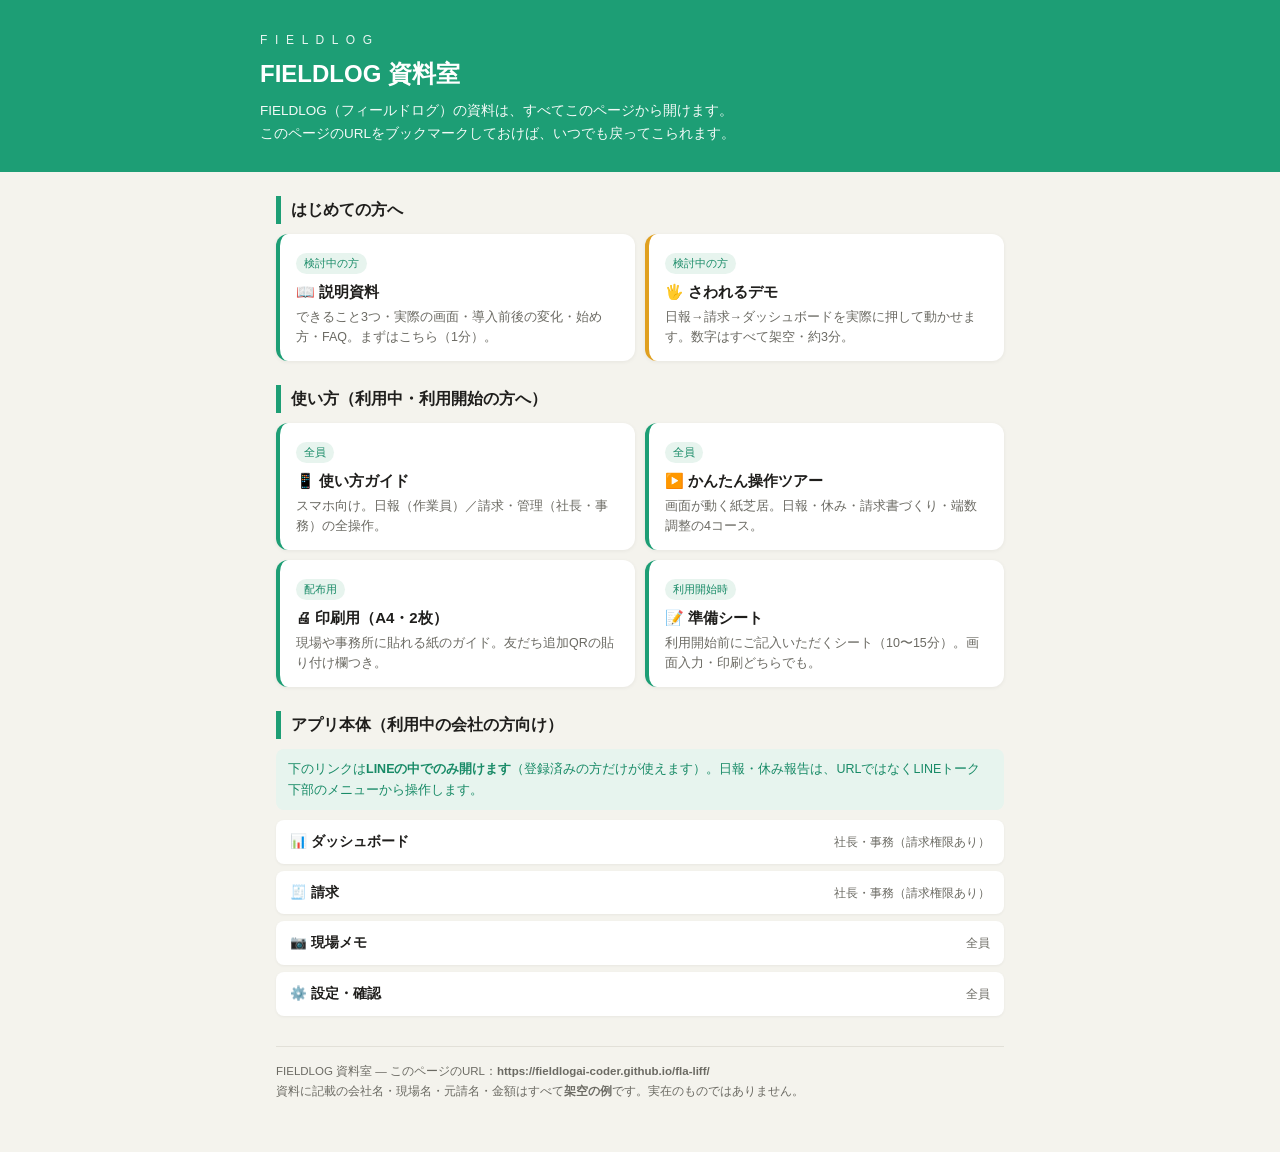
==== index.html @ a9bf0784 "feat(poc): 資料室 index.html を新設＋全資料ページに資料一覧への導線を追加" ====
<!DOCTYPE html>
<html lang="ja">
<head>
<meta charset="UTF-8" />
<meta name="viewport" content="width=device-width, initial-scale=1.0" />
<title>FIELDLOG 資料室</title>
<meta name="description" content="FIELDLOGの資料はすべてこのページから開けます。説明資料・さわれるデモ・使い方ガイド・操作ツアー・印刷用・準備シート。" />
<meta property="og:type" content="website" />
<meta property="og:site_name" content="FIELDLOG" />
<meta property="og:title" content="FIELDLOG 資料室" />
<meta property="og:description" content="FIELDLOGの資料はすべてこのページから開けます。説明資料・さわれるデモ・使い方ガイド・操作ツアー・印刷用・準備シート。" />
<meta property="og:url" content="https://fieldlogai-coder.github.io/fla-liff/" />
<meta name="twitter:card" content="summary" />
<link rel="stylesheet" href="./fla-tokens.css?v=2026-07-12" />
<style>
  *,*::before,*::after{box-sizing:border-box;margin:0;padding:0;}
  body{font-family:-apple-system,BlinkMacSystemFont,"Hiragino Sans","Noto Sans JP",sans-serif;
       background:var(--bg);color:var(--ink);line-height:1.75;-webkit-text-size-adjust:100%;}
  .hero{background:var(--acc);color:#fff;padding:30px 20px 26px;margin-bottom:20px;}
  .hero .inner{max-width:760px;margin:0 auto;}
  .hero .mark{font-size:12px;letter-spacing:.18em;opacity:.9;}
  .hero h1{font-size:24px;line-height:1.4;margin:6px 0 8px;}
  .hero p{font-size:13.5px;opacity:.95;}
  .wrap{max-width:760px;margin:0 auto;padding:0 16px 50px;}
  h2{font-size:16px;margin:24px 0 10px;padding-left:10px;border-left:5px solid var(--acc);}
  .lead{color:var(--sub);font-size:13px;margin-bottom:12px;}
  .links{display:grid;grid-template-columns:repeat(auto-fit,minmax(240px,1fr));gap:10px;}
  .link{display:block;background:#fff;border-radius:var(--r);padding:14px 16px;text-decoration:none;color:var(--ink);
        box-shadow:0 1px 4px rgba(0,0,0,.06);border-left:4px solid var(--acc);}
  .link .who{display:inline-block;font-size:10.5px;background:var(--info-bg);color:var(--info-ink);padding:2px 8px;border-radius:999px;margin-bottom:5px;}
  .link b{display:block;font-size:15px;margin-bottom:2px;}
  .link span{font-size:12.5px;color:var(--sub);line-height:1.6;display:block;}
  .link.hot{border-left-color:#e0a020;}
  .app{display:flex;align-items:center;gap:10px;background:#fff;border-radius:var(--r-sm);padding:10px 14px;margin-bottom:7px;
       text-decoration:none;color:var(--ink);box-shadow:0 1px 3px rgba(0,0,0,.05);font-size:13.5px;}
  .app b{flex:1;}
  .app span{font-size:11.5px;color:var(--sub);white-space:nowrap;}
  .note{background:var(--info-bg);color:var(--info-ink);border-radius:var(--r-sm);padding:10px 12px;font-size:12.5px;line-height:1.65;margin-bottom:10px;}
  footer{margin-top:30px;padding-top:14px;border-top:1px solid var(--line);font-size:11.5px;color:var(--sub);line-height:1.8;}
</style>
</head>
<body>

<div class="hero"><div class="inner">
  <div class="mark">F I E L D L O G</div>
  <h1>FIELDLOG 資料室</h1>
  <p>FIELDLOG（フィールドログ）の資料は、すべてこのページから開けます。<br>
     このページのURLをブックマークしておけば、いつでも戻ってこられます。</p>
</div></div>

<div class="wrap">

  <h2>はじめての方へ</h2>
  <div class="links">
    <a class="link" href="./intro.html"><span class="who">検討中の方</span><b>📖 説明資料</b>
      <span>できること3つ・実際の画面・導入前後の変化・始め方・FAQ。まずはこちら（1分）。</span></a>
    <a class="link hot" href="./demo.html"><span class="who">検討中の方</span><b>🖐 さわれるデモ</b>
      <span>日報→請求→ダッシュボードを実際に押して動かせます。数字はすべて架空・約3分。</span></a>
  </div>

  <h2>使い方（利用中・利用開始の方へ）</h2>
  <div class="links">
    <a class="link" href="./manual.html"><span class="who">全員</span><b>📱 使い方ガイド</b>
      <span>スマホ向け。日報（作業員）／請求・管理（社長・事務）の全操作。</span></a>
    <a class="link" href="./manual-walkthrough.html"><span class="who">全員</span><b>▶️ かんたん操作ツアー</b>
      <span>画面が動く紙芝居。日報・休み・請求書づくり・端数調整の4コース。</span></a>
    <a class="link" href="./manual-print.html"><span class="who">配布用</span><b>🖨 印刷用（A4・2枚）</b>
      <span>現場や事務所に貼れる紙のガイド。友だち追加QRの貼り付け欄つき。</span></a>
    <a class="link" href="./prep-sheet.html"><span class="who">利用開始時</span><b>📝 準備シート</b>
      <span>利用開始前にご記入いただくシート（10〜15分）。画面入力・印刷どちらでも。</span></a>
  </div>

  <h2>アプリ本体（利用中の会社の方向け）</h2>
  <div class="note">下のリンクは<b>LINEの中でのみ開けます</b>（登録済みの方だけが使えます）。日報・休み報告は、URLではなくLINEトーク下部のメニューから操作します。</div>
  <a class="app" href="https://liff.line.me/2009694631-JZQ5AgVq"><b>📊 ダッシュボード</b><span>社長・事務（請求権限あり）</span></a>
  <a class="app" href="https://liff.line.me/2009694631-7HvWrIGj"><b>🧾 請求</b><span>社長・事務（請求権限あり）</span></a>
  <a class="app" href="https://liff.line.me/2009694631-Q9UpokY1"><b>📷 現場メモ</b><span>全員</span></a>
  <a class="app" href="https://liff.line.me/2009694631-cnI1l3gj"><b>⚙️ 設定・確認</b><span>全員</span></a>

  <footer>
    FIELDLOG 資料室 — このページのURL：<b>https://fieldlogai-coder.github.io/fla-liff/</b><br>
    資料に記載の会社名・現場名・元請名・金額はすべて<b>架空の例</b>です。実在のものではありません。
  </footer>

</div>
</body>
</html>
---- fla-tokens.css ----
/* fla-tokens.css — FLA 共通デザイントークン（移行⑥・2026-07-12 制定）
   用語の正本: docs/UI_TERMINOLOGY.md ／ 見た目の正本: 本ファイル
   読み込み順: LIFF SDK → 本CSS → 各ページの<style>
   キャッシュ対策: <link rel="stylesheet" href="./fla-tokens.css?v=YYYYMMDD">

   面ごとのアクセント:
     請求面 = --acc-billing（深緑）／ 日報面 = --acc-daily（LINE緑）
   既定は請求面基準。日報面のページは自身の<style>で
     :root{ --acc:var(--acc-daily); --acc-dark:var(--acc-daily-dark); }
   と上書きして使う。日報3面（settings / site-memo / リッチメニュー）への適用は v2 で順次。
   2026-07-12 時点の使用ページ: billing.html のみ */
:root{
  /* 面アクセント */
  --acc-billing:#1d9e75; --acc-billing-dark:#178a66;
  --acc-daily:#00b900;   --acc-daily-dark:#009e00;
  /* 既定アクセント（請求面基準） */
  --acc:var(--acc-billing); --acc-dark:var(--acc-billing-dark);
  /* 地・カード・文字・罫線 */
  --bg:#f4f3ed; --card:#fff; --ink:#1f1e1c; --sub:#6b6a63; --line:#e2e0d8;
  /* 意味色（案内・警告・完了） */
  --info-bg:#e7f4ee; --info-ink:#178a66; --warn:#c0392b; --ok-bg:#e7f4ee; --ok-ink:#1f9a63;
  /* 角丸 */
  --r:12px; --r-sm:8px;
}
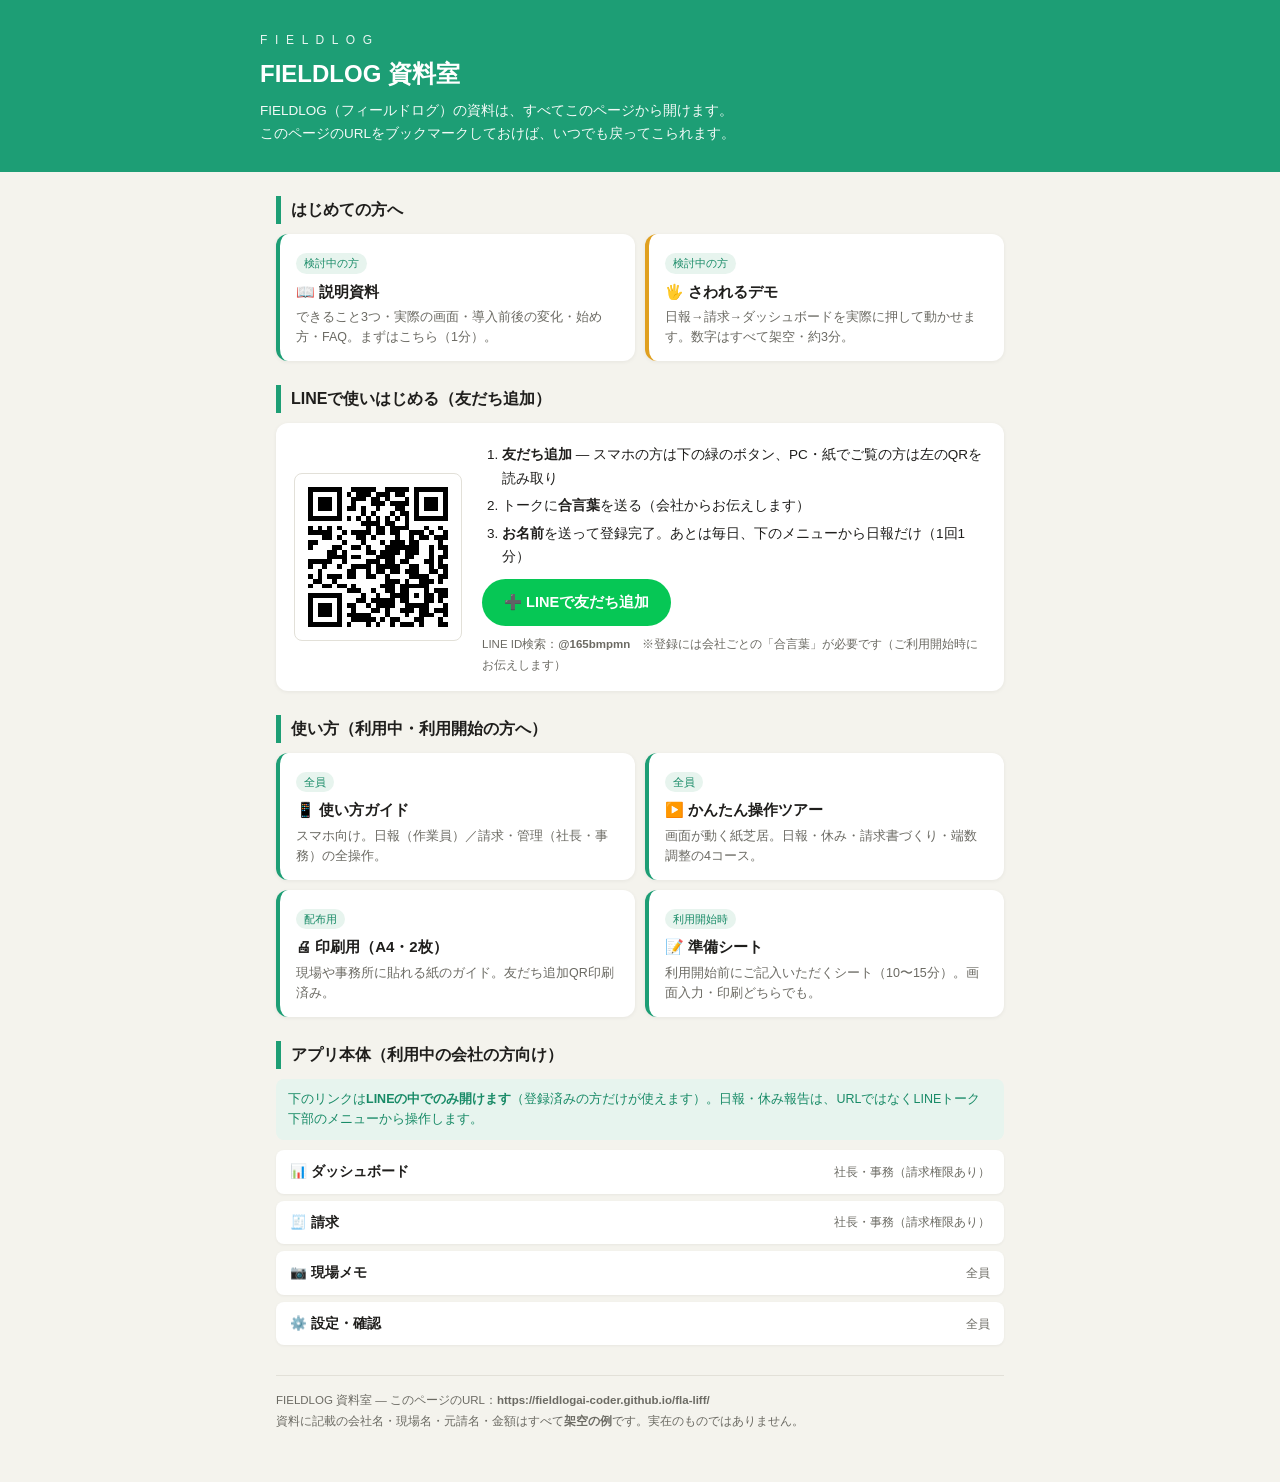
==== commit 765832e9: "feat(poc): 友だち追加QR＋ボタンを資料室・使い方ガイドに追加、印刷用A4はQR埋め込み済みに" ====
--- a/index.html
+++ b/index.html
@@ -36,6 +36,12 @@
   .app b{flex:1;}
   .app span{font-size:11.5px;color:var(--sub);white-space:nowrap;}
   .note{background:var(--info-bg);color:var(--info-ink);border-radius:var(--r-sm);padding:10px 12px;font-size:12.5px;line-height:1.65;margin-bottom:10px;}
+  .start{display:flex;gap:20px;flex-wrap:wrap;align-items:center;background:#fff;border-radius:var(--r);padding:16px 18px;box-shadow:0 1px 4px rgba(0,0,0,.06);}
+  .start .qr{width:168px;height:168px;flex-shrink:0;border:1px solid var(--line);border-radius:8px;padding:8px;background:#fff;margin:0 auto;}
+  .start .st{flex:1 1 240px;min-width:240px;}
+  .start ol{padding-left:20px;font-size:13.5px;margin:4px 0 10px;}
+  .start li{margin-bottom:4px;}
+  .addbtn{display:inline-block;background:#06c755;color:#fff;font-weight:bold;font-size:14.5px;padding:11px 22px;border-radius:999px;text-decoration:none;}
   footer{margin-top:30px;padding-top:14px;border-top:1px solid var(--line);font-size:11.5px;color:var(--sub);line-height:1.8;}
 </style>
 </head>
@@ -58,6 +64,20 @@
       <span>日報→請求→ダッシュボードを実際に押して動かせます。数字はすべて架空・約3分。</span></a>
   </div>
 
+  <h2>LINEで使いはじめる（友だち追加）</h2>
+  <div class="start">
+    <div class="qr"><svg xmlns="http://www.w3.org/2000/svg" style="display:block;width:100%;height:100%" viewBox="0 0 31 31" shape-rendering="crispEdges"><path fill="#ffffff" d="M0 0h31v31H0z"/><path stroke="#000000" d="M1 1.5h7m2 0h5m2 0h5m1 0h7M1 2.5h1m5 0h1m1 0h1m1 0h3m1 0h3m1 0h2m2 0h1m5 0h1M1 3.5h1m1 0h3m1 0h1m2 0h3m1 0h2m1 0h1m3 0h1m1 0h1m1 0h3m1 0h1M1 4.5h1m1 0h3m1 0h1m2 0h1m3 0h3m1 0h4m1 0h1m1 0h3m1 0h1M1 5.5h1m1 0h3m1 0h1m1 0h2m1 0h1m2 0h1m3 0h2m2 0h1m1 0h3m1 0h1M1 6.5h1m5 0h1m4 0h1m1 0h1m3 0h1m1 0h2m1 0h1m5 0h1M1 7.5h7m1 0h1m1 0h1m1 0h1m1 0h1m1 0h1m1 0h1m1 0h1m1 0h7M12 8.5h4m1 0h2m2 0h1M1 9.5h1m1 0h1m1 0h1m1 0h1m5 0h1m1 0h2m1 0h4m3 0h1m2 0h1M1 10.5h5m2 0h1m1 0h4m1 0h2m1 0h2m2 0h3m1 0h1m2 0h1M4 11.5h2m1 0h1m3 0h2m1 0h1m4 0h1m2 0h1m1 0h2m1 0h3M1 12.5h2m5 0h1m3 0h1m3 0h1m1 0h3m1 0h2m4 0h1M1 13.5h1m4 0h2m2 0h2m1 0h1m3 0h7m2 0h1m1 0h2M5 14.5h2m1 0h1m4 0h2m1 0h4m1 0h3m2 0h1m2 0h1M5 15.5h4m1 0h2m3 0h4m2 0h2m3 0h1m1 0h2M1 16.5h5m2 0h1m4 0h3m1 0h2m1 0h2m3 0h2m1 0h1M1 17.5h1m2 0h1m2 0h1m2 0h4m1 0h5m2 0h2m2 0h1m1 0h2M3 18.5h1m5 0h2m2 0h1m1 0h2m1 0h2m1 0h3m2 0h2m1 0h1M1 19.5h1m1 0h1m1 0h3m1 0h2m2 0h2m2 0h1m4 0h4m2 0h2M2 20.5h2m2 0h1m10 0h3m1 0h1m2 0h3m1 0h1M1 21.5h1m2 0h2m1 0h2m1 0h1m5 0h3m1 0h6M9 22.5h3m2 0h1m2 0h2m1 0h2m3 0h1m1 0h3M1 23.5h7m4 0h1m2 0h1m2 0h4m1 0h1m1 0h2m1 0h2M1 24.5h1m5 0h1m3 0h2m1 0h5m1 0h2m3 0h2m1 0h1M1 25.5h1m1 0h3m1 0h1m1 0h2m2 0h1m1 0h4m2 0h5m3 0h1M1 26.5h1m1 0h3m1 0h1m2 0h1m3 0h2m1 0h1m2 0h3m1 0h2m1 0h3M1 27.5h1m1 0h3m1 0h1m1 0h5m3 0h1m3 0h1m2 0h3m2 0h1M1 28.5h1m5 0h1m2 0h5m1 0h1m1 0h2m3 0h2m3 0h1M1 29.5h7m1 0h1m3 0h1m1 0h1m2 0h1m1 0h3m1 0h1m3 0h2"/></svg></div>
+    <div class="st">
+      <ol>
+        <li><b>友だち追加</b> — スマホの方は下の緑のボタン、PC・紙でご覧の方は左のQRを読み取り</li>
+        <li>トークに<b>合言葉</b>を送る（会社からお伝えします）</li>
+        <li><b>お名前</b>を送って登録完了。あとは毎日、下のメニューから日報だけ（1回1分）</li>
+      </ol>
+      <a class="addbtn" href="https://line.me/R/ti/p/@165bmpmn">➕ LINEで友だち追加</a>
+      <p style="font-size:11.5px;color:var(--sub);margin-top:8px">LINE ID検索：<b>@165bmpmn</b>　※登録には会社ごとの「合言葉」が必要です（ご利用開始時にお伝えします）</p>
+    </div>
+  </div>
+
   <h2>使い方（利用中・利用開始の方へ）</h2>
   <div class="links">
     <a class="link" href="./manual.html"><span class="who">全員</span><b>📱 使い方ガイド</b>
@@ -65,7 +85,7 @@
     <a class="link" href="./manual-walkthrough.html"><span class="who">全員</span><b>▶️ かんたん操作ツアー</b>
       <span>画面が動く紙芝居。日報・休み・請求書づくり・端数調整の4コース。</span></a>
     <a class="link" href="./manual-print.html"><span class="who">配布用</span><b>🖨 印刷用（A4・2枚）</b>
-      <span>現場や事務所に貼れる紙のガイド。友だち追加QRの貼り付け欄つき。</span></a>
+      <span>現場や事務所に貼れる紙のガイド。友だち追加QR印刷済み。</span></a>
     <a class="link" href="./prep-sheet.html"><span class="who">利用開始時</span><b>📝 準備シート</b>
       <span>利用開始前にご記入いただくシート（10〜15分）。画面入力・印刷どちらでも。</span></a>
   </div>
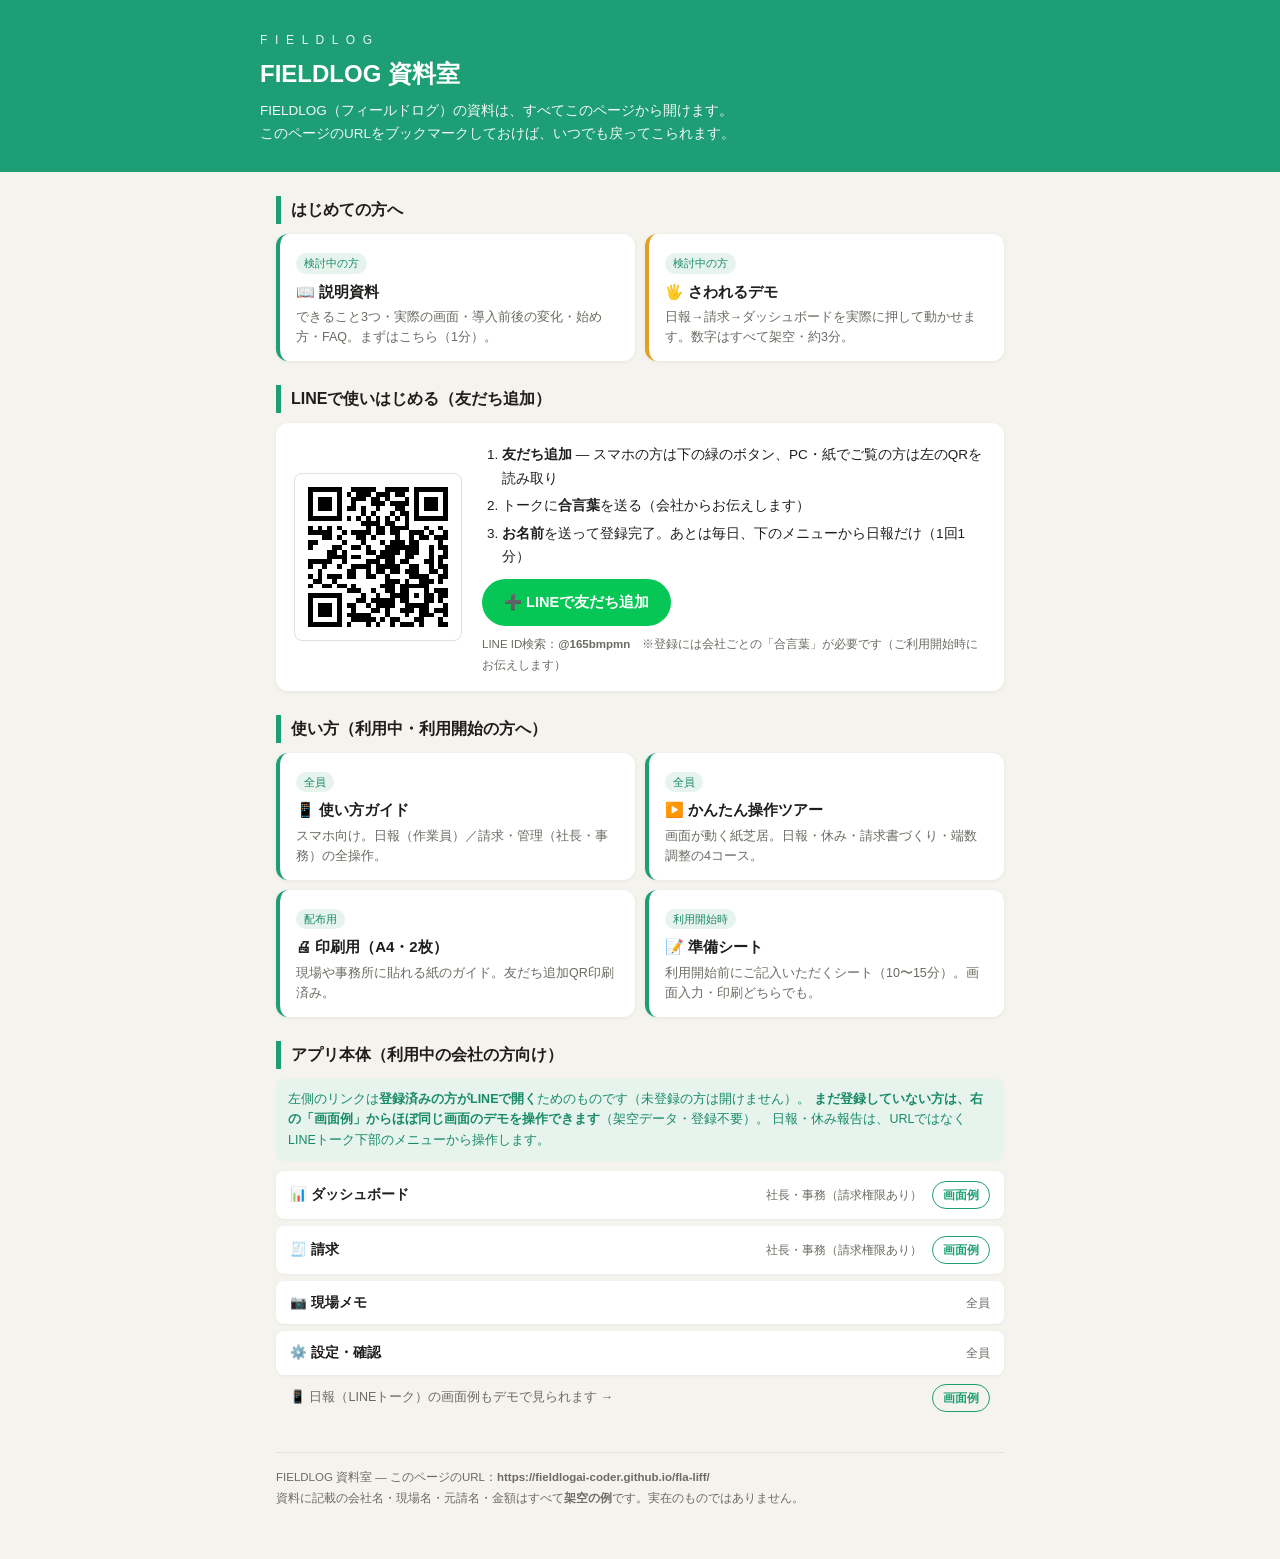
==== commit eba5747d: "feat(poc): アプリ本体の各行に「画面例」導線（demo.htmlのハッシュ直行）を追加・未登録者向け注記" ====
--- a/index.html
+++ b/index.html
@@ -32,9 +32,11 @@
   .link span{font-size:12.5px;color:var(--sub);line-height:1.6;display:block;}
   .link.hot{border-left-color:#e0a020;}
   .app{display:flex;align-items:center;gap:10px;background:#fff;border-radius:var(--r-sm);padding:10px 14px;margin-bottom:7px;
-       text-decoration:none;color:var(--ink);box-shadow:0 1px 3px rgba(0,0,0,.05);font-size:13.5px;}
-  .app b{flex:1;}
-  .app span{font-size:11.5px;color:var(--sub);white-space:nowrap;}
+       color:var(--ink);box-shadow:0 1px 3px rgba(0,0,0,.05);font-size:13.5px;}
+  .app .am{flex:1;display:flex;align-items:center;gap:10px;text-decoration:none;color:var(--ink);min-width:0;}
+  .app .am b{flex:1;}
+  .app .am span{font-size:11.5px;color:var(--sub);white-space:nowrap;}
+  .app .ad{flex-shrink:0;font-size:11.5px;color:var(--acc);font-weight:700;text-decoration:none;border:1px solid var(--acc);border-radius:999px;padding:3px 10px;white-space:nowrap;}
   .note{background:var(--info-bg);color:var(--info-ink);border-radius:var(--r-sm);padding:10px 12px;font-size:12.5px;line-height:1.65;margin-bottom:10px;}
   .start{display:flex;gap:20px;flex-wrap:wrap;align-items:center;background:#fff;border-radius:var(--r);padding:16px 18px;box-shadow:0 1px 4px rgba(0,0,0,.06);}
   .start .qr{width:168px;height:168px;flex-shrink:0;border:1px solid var(--line);border-radius:8px;padding:8px;background:#fff;margin:0 auto;}
@@ -91,11 +93,14 @@
   </div>
 
   <h2>アプリ本体（利用中の会社の方向け）</h2>
-  <div class="note">下のリンクは<b>LINEの中でのみ開けます</b>（登録済みの方だけが使えます）。日報・休み報告は、URLではなくLINEトーク下部のメニューから操作します。</div>
-  <a class="app" href="https://liff.line.me/2009694631-JZQ5AgVq"><b>📊 ダッシュボード</b><span>社長・事務（請求権限あり）</span></a>
-  <a class="app" href="https://liff.line.me/2009694631-7HvWrIGj"><b>🧾 請求</b><span>社長・事務（請求権限あり）</span></a>
-  <a class="app" href="https://liff.line.me/2009694631-Q9UpokY1"><b>📷 現場メモ</b><span>全員</span></a>
-  <a class="app" href="https://liff.line.me/2009694631-cnI1l3gj"><b>⚙️ 設定・確認</b><span>全員</span></a>
+  <div class="note">左側のリンクは<b>登録済みの方がLINEで開く</b>ためのものです（未登録の方は開けません）。
+    <b>まだ登録していない方は、右の「画面例」からほぼ同じ画面のデモを操作できます</b>（架空データ・登録不要）。
+    日報・休み報告は、URLではなくLINEトーク下部のメニューから操作します。</div>
+  <div class="app"><a class="am" href="https://liff.line.me/2009694631-JZQ5AgVq"><b>📊 ダッシュボード</b><span>社長・事務（請求権限あり）</span></a><a class="ad" href="./demo.html#dash">画面例</a></div>
+  <div class="app"><a class="am" href="https://liff.line.me/2009694631-7HvWrIGj"><b>🧾 請求</b><span>社長・事務（請求権限あり）</span></a><a class="ad" href="./demo.html#bill">画面例</a></div>
+  <div class="app"><a class="am" href="https://liff.line.me/2009694631-Q9UpokY1"><b>📷 現場メモ</b><span>全員</span></a></div>
+  <div class="app"><a class="am" href="https://liff.line.me/2009694631-cnI1l3gj"><b>⚙️ 設定・確認</b><span>全員</span></a></div>
+  <div class="app" style="box-shadow:none;background:transparent;padding-top:2px"><a class="am" href="./demo.html#line" style="color:var(--sub);font-size:12.5px">📱 日報（LINEトーク）の画面例もデモで見られます →</a><a class="ad" href="./demo.html#line">画面例</a></div>
 
   <footer>
     FIELDLOG 資料室 — このページのURL：<b>https://fieldlogai-coder.github.io/fla-liff/</b><br>
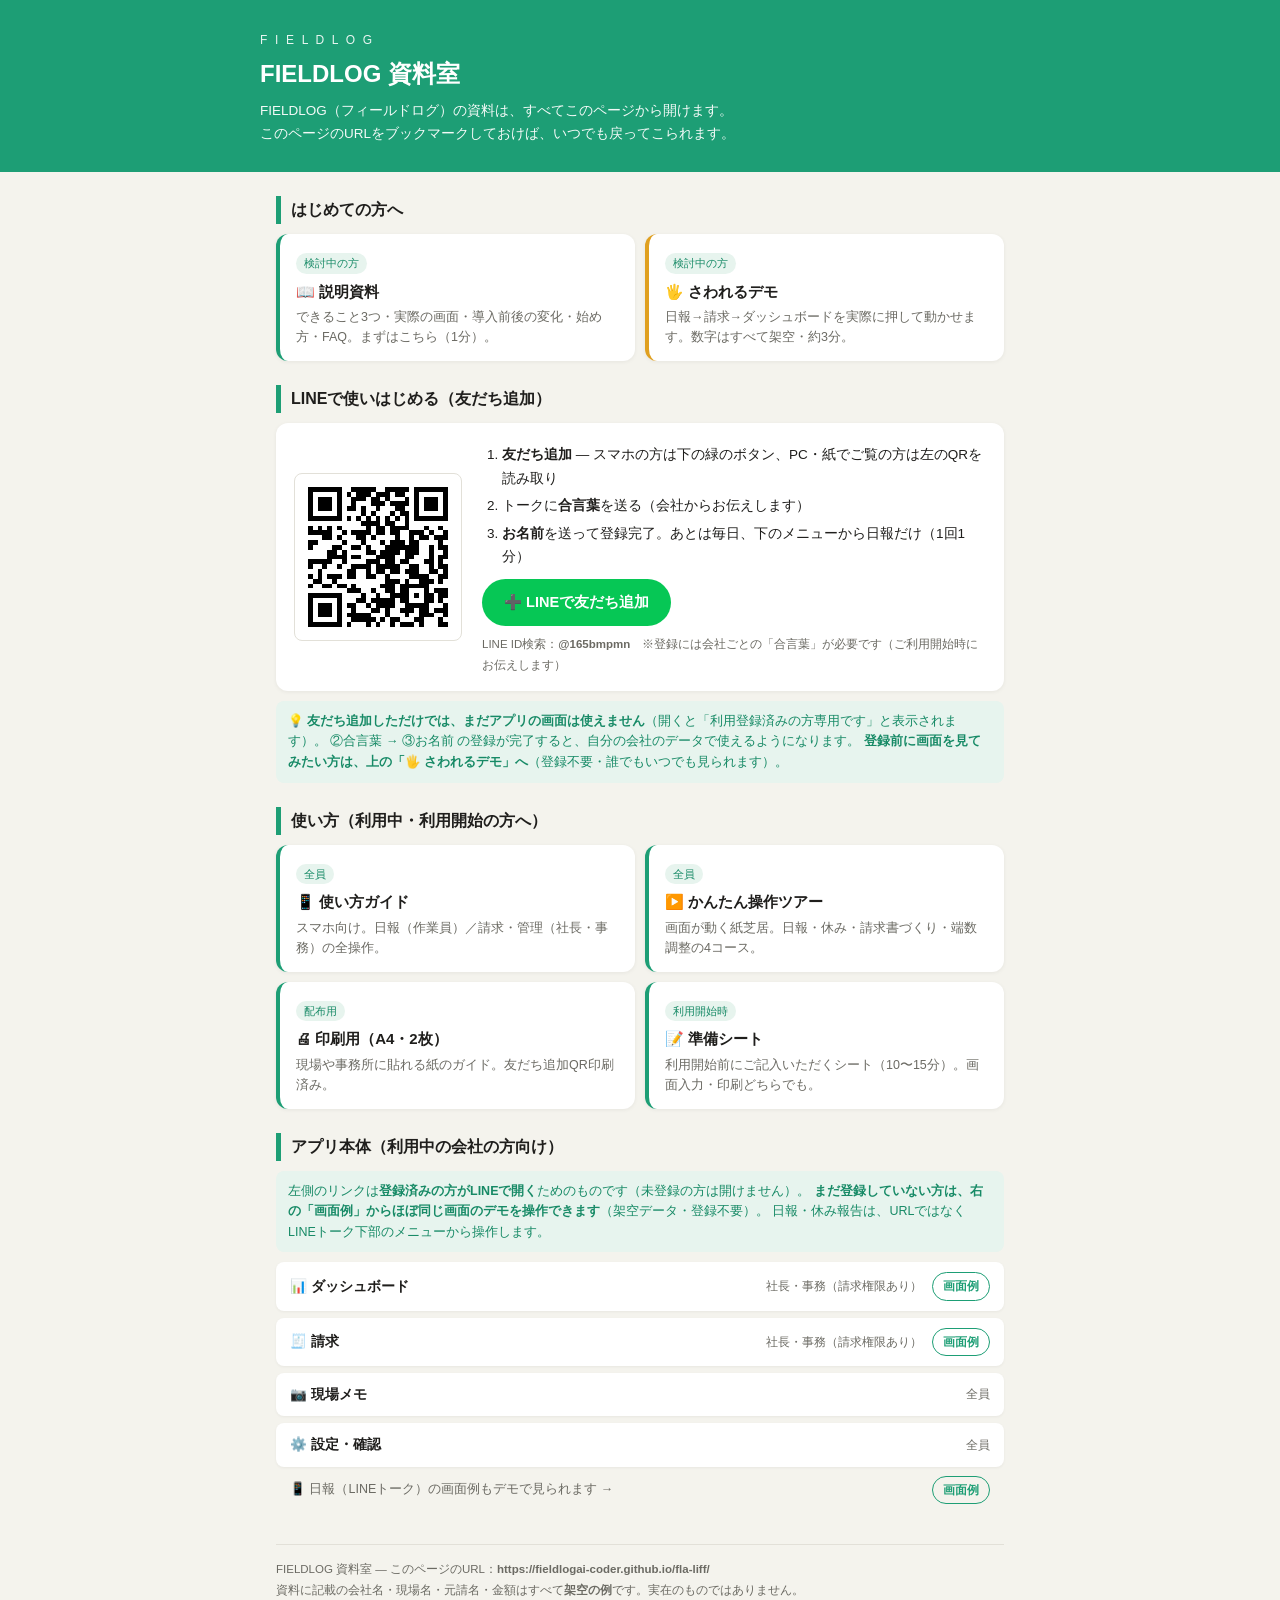
==== commit 5bcfa74e: "docs(poc): 友だち追加だけでは使えない旨と登録完了までの流れ・デモは登録不要の説明を追記" ====
--- a/index.html
+++ b/index.html
@@ -79,6 +79,9 @@
       <p style="font-size:11.5px;color:var(--sub);margin-top:8px">LINE ID検索：<b>@165bmpmn</b>　※登録には会社ごとの「合言葉」が必要です（ご利用開始時にお伝えします）</p>
     </div>
   </div>
+  <div class="note" style="margin-top:10px"><b>💡 友だち追加しただけでは、まだアプリの画面は使えません</b>（開くと「利用登録済みの方専用です」と表示されます）。
+    ②合言葉 → ③お名前 の登録が完了すると、自分の会社のデータで使えるようになります。
+    <b>登録前に画面を見てみたい方は、上の「🖐 さわれるデモ」へ</b>（登録不要・誰でもいつでも見られます）。</div>
 
   <h2>使い方（利用中・利用開始の方へ）</h2>
   <div class="links">
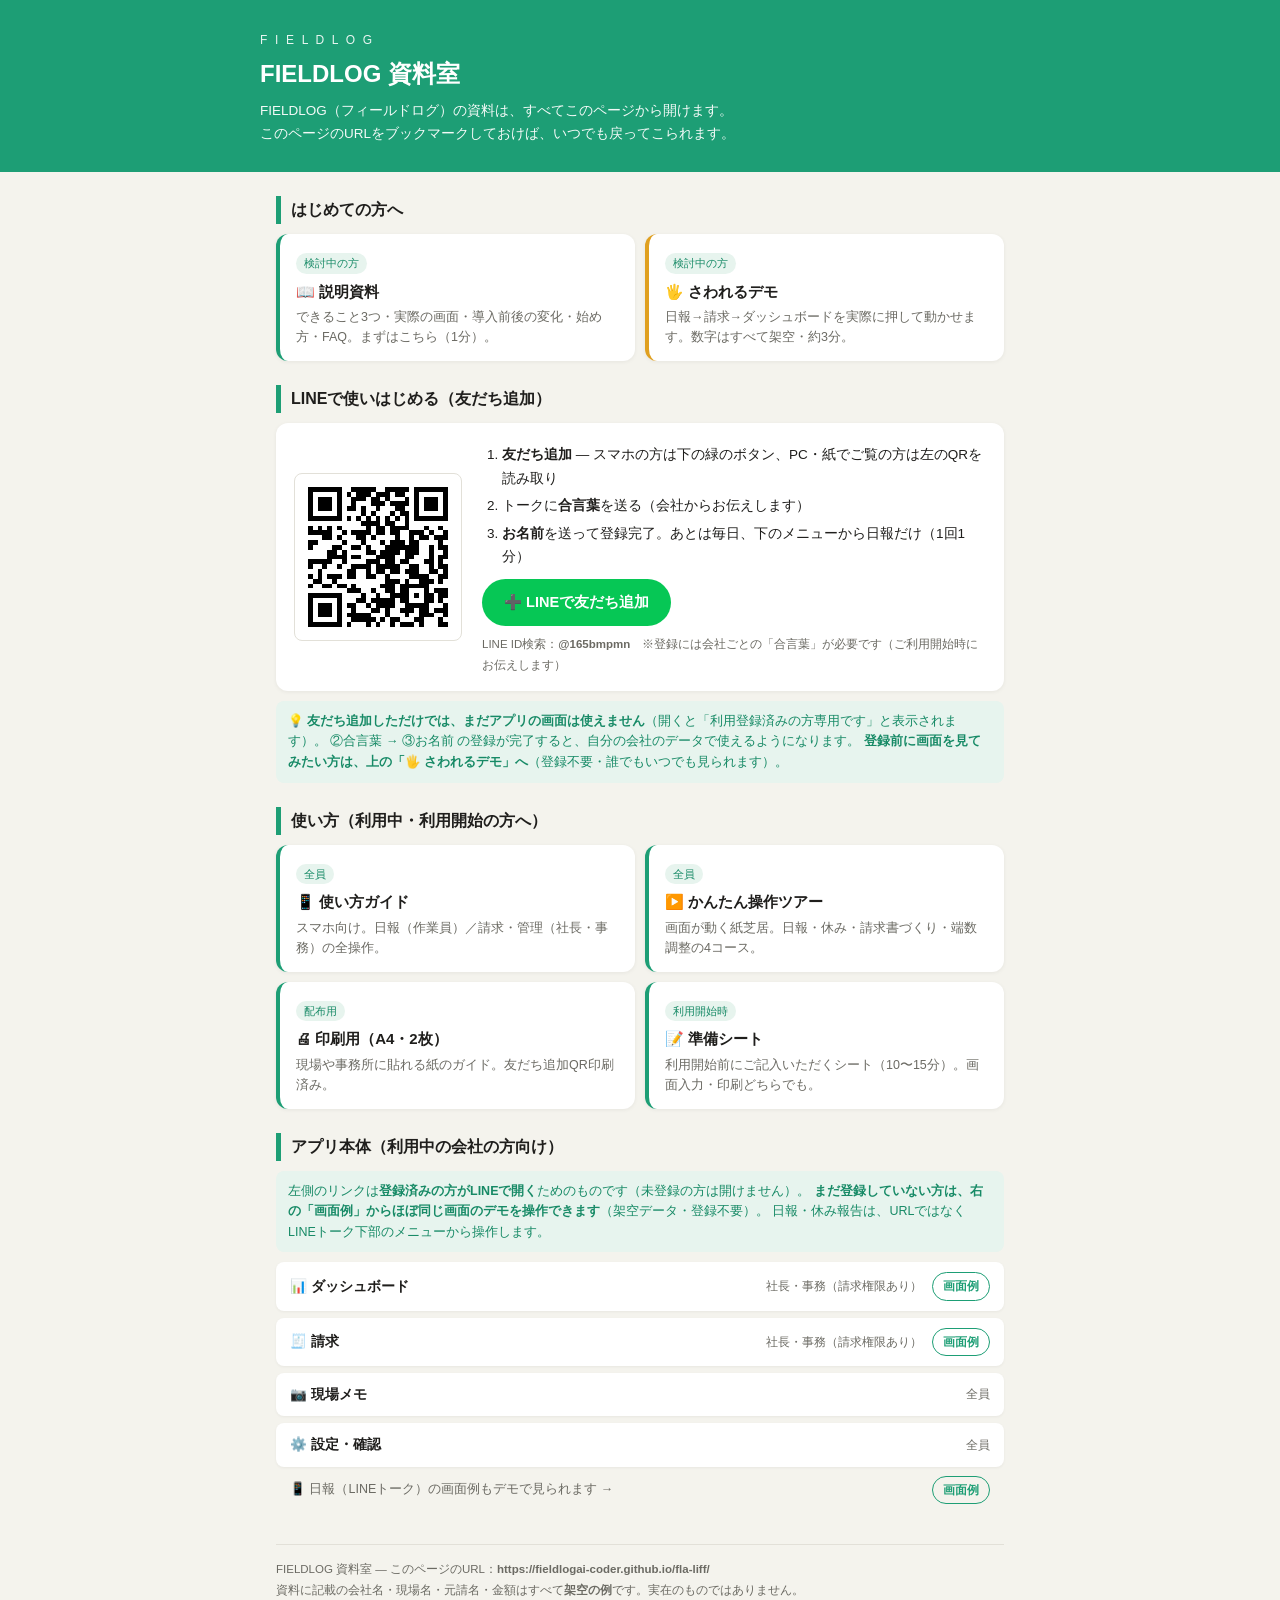
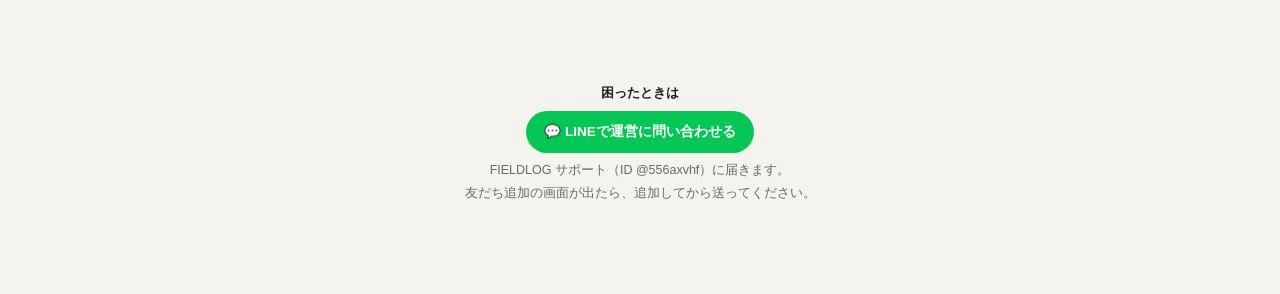
==== commit 2917d93c: "feat: 「困ったときは」問い合わせ帯（FIELDLOG サポート @556axvhf へ）と運営ダッシュボード（ops.html・運営のLINEだけが開ける） - fla-support.js: " ====
--- a/index.html
+++ b/index.html
@@ -111,5 +111,6 @@
   </footer>
 
 </div>
+<script src="./fla-support.js?v=2026-10-30"></script>
 </body>
 </html>
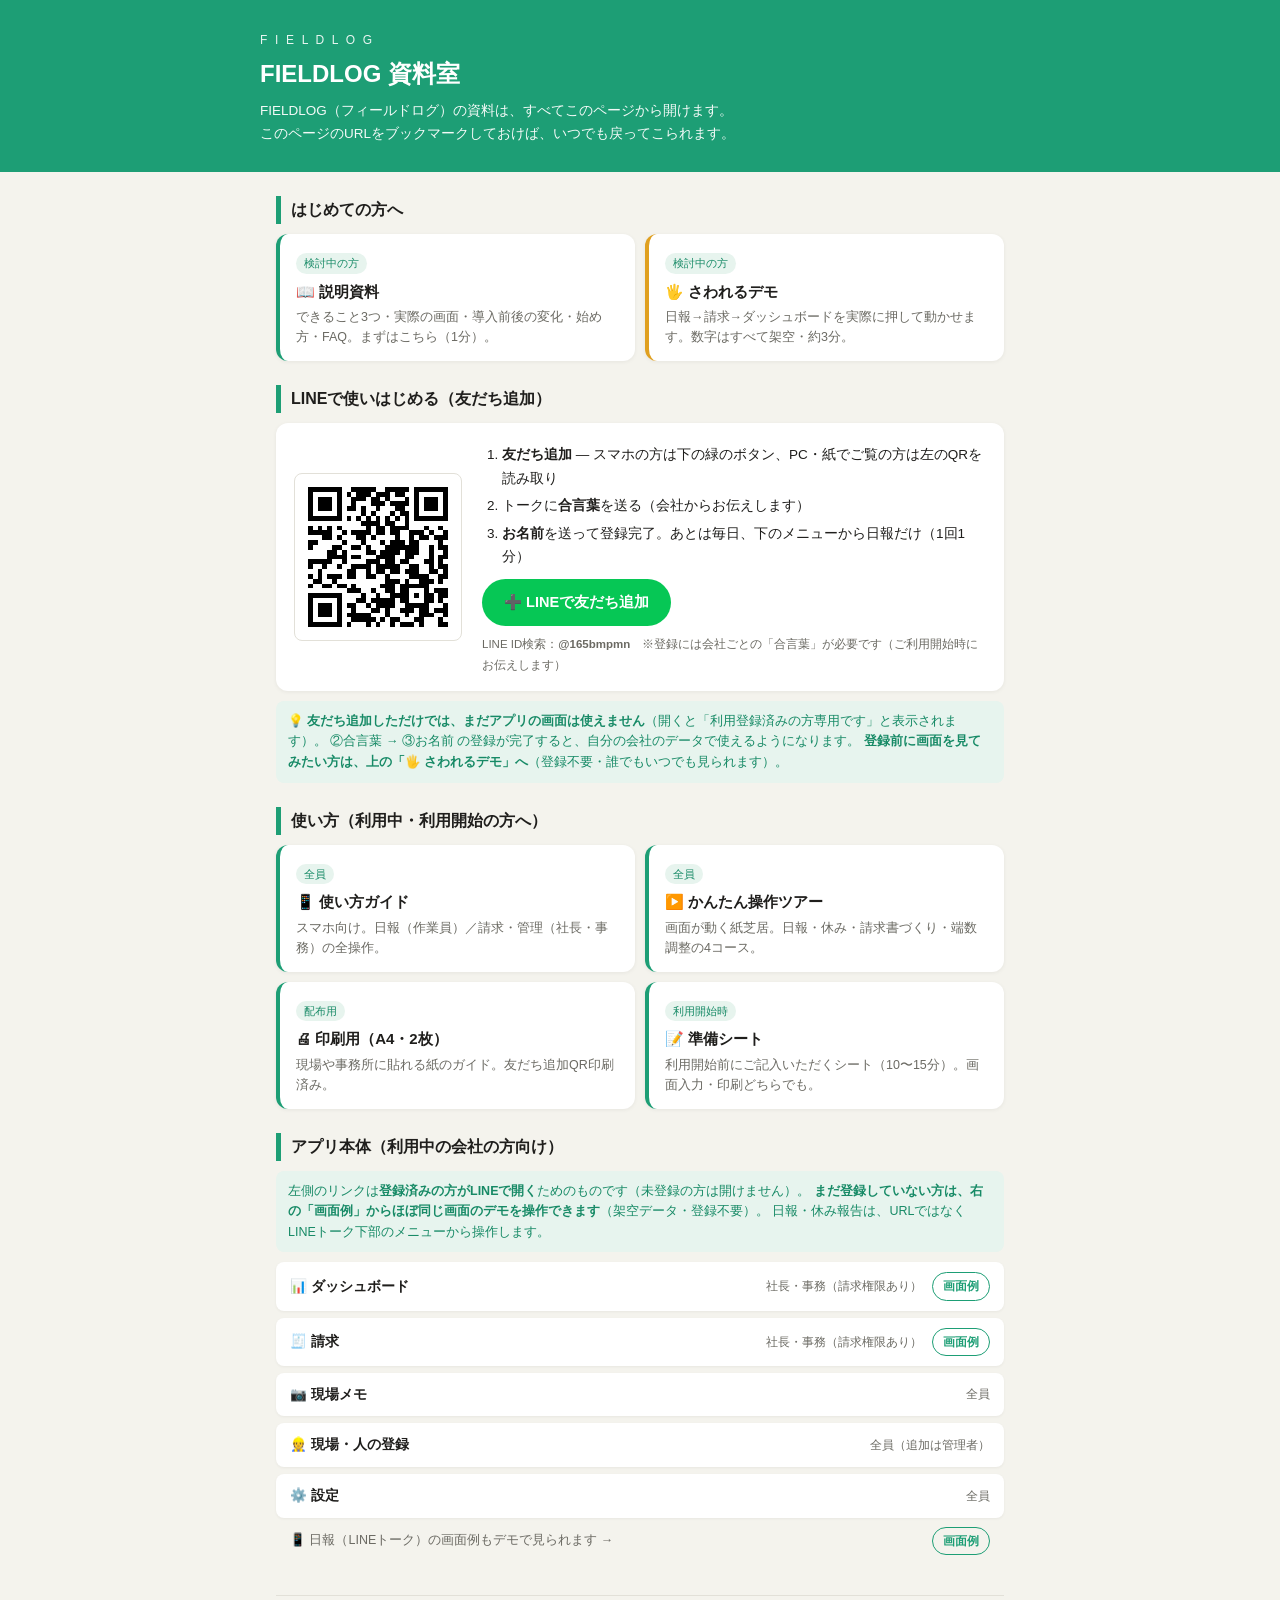
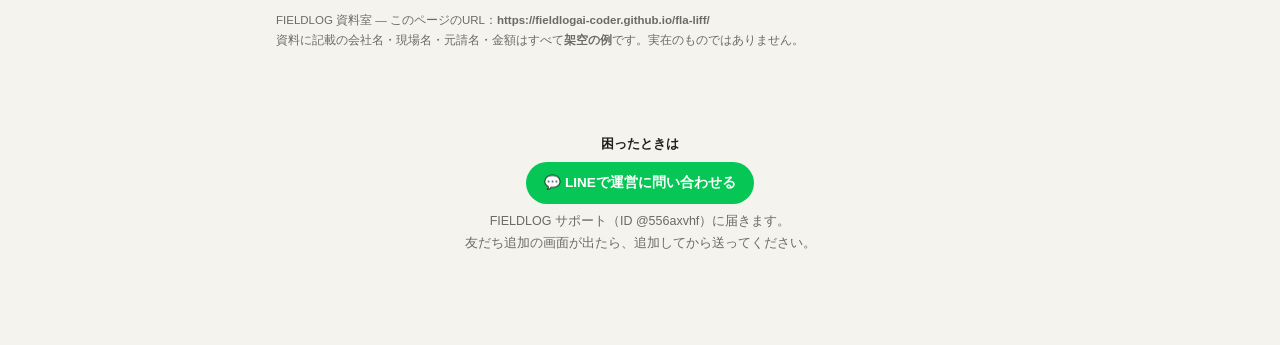
==== commit 4d6077da: "feat: 設定を2つの入口に（設定／現場・人の登録 ?view=register）・ガイド類のメニュー表記を更新" ====
--- a/index.html
+++ b/index.html
@@ -102,7 +102,8 @@
   <div class="app"><a class="am" href="https://liff.line.me/2009694631-JZQ5AgVq"><b>📊 ダッシュボード</b><span>社長・事務（請求権限あり）</span></a><a class="ad" href="./demo.html#dash">画面例</a></div>
   <div class="app"><a class="am" href="https://liff.line.me/2009694631-7HvWrIGj"><b>🧾 請求</b><span>社長・事務（請求権限あり）</span></a><a class="ad" href="./demo.html#bill">画面例</a></div>
   <div class="app"><a class="am" href="https://liff.line.me/2009694631-Q9UpokY1"><b>📷 現場メモ</b><span>全員</span></a></div>
-  <div class="app"><a class="am" href="https://liff.line.me/2009694631-cnI1l3gj"><b>⚙️ 設定・確認</b><span>全員</span></a></div>
+  <div class="app"><a class="am" href="https://liff.line.me/2009694631-cnI1l3gj?view=register"><b>👷 現場・人の登録</b><span>全員（追加は管理者）</span></a></div>
+  <div class="app"><a class="am" href="https://liff.line.me/2009694631-cnI1l3gj"><b>⚙️ 設定</b><span>全員</span></a></div>
   <div class="app" style="box-shadow:none;background:transparent;padding-top:2px"><a class="am" href="./demo.html#line" style="color:var(--sub);font-size:12.5px">📱 日報（LINEトーク）の画面例もデモで見られます →</a><a class="ad" href="./demo.html#line">画面例</a></div>
 
   <footer>
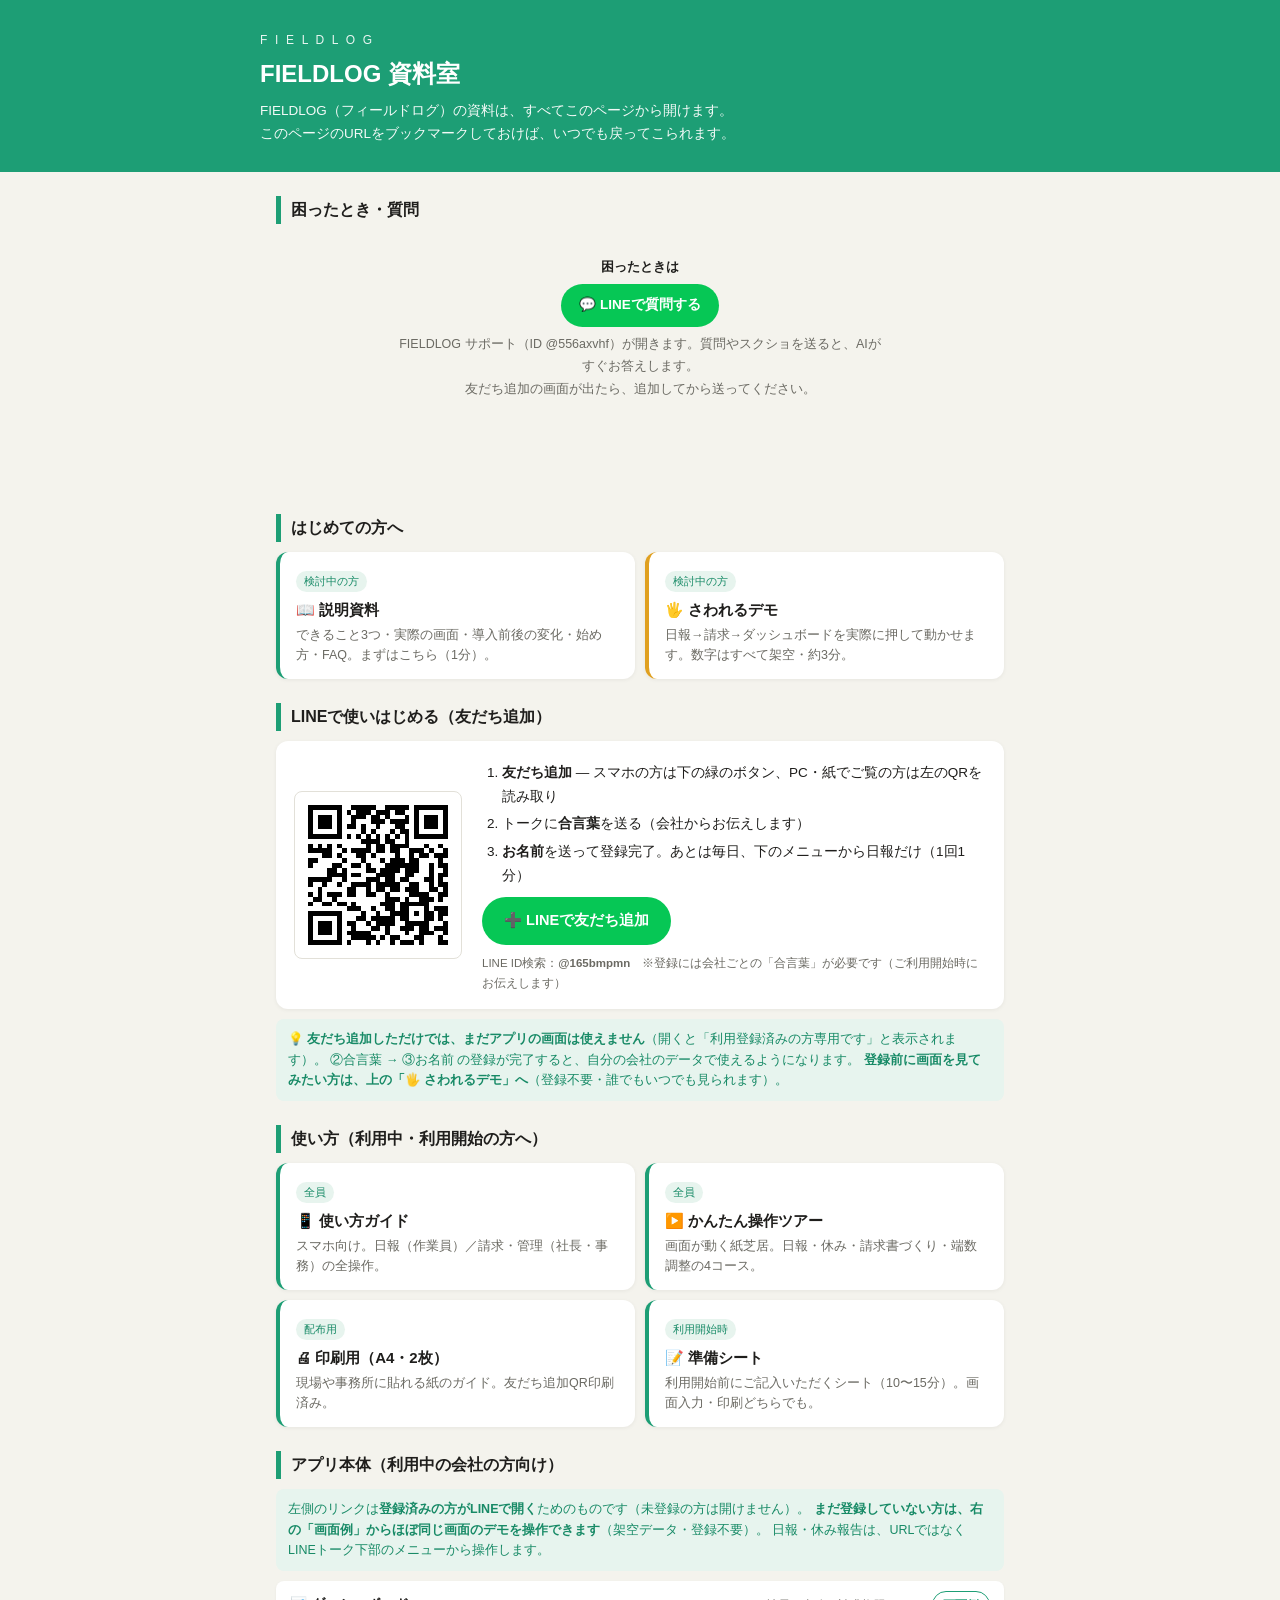
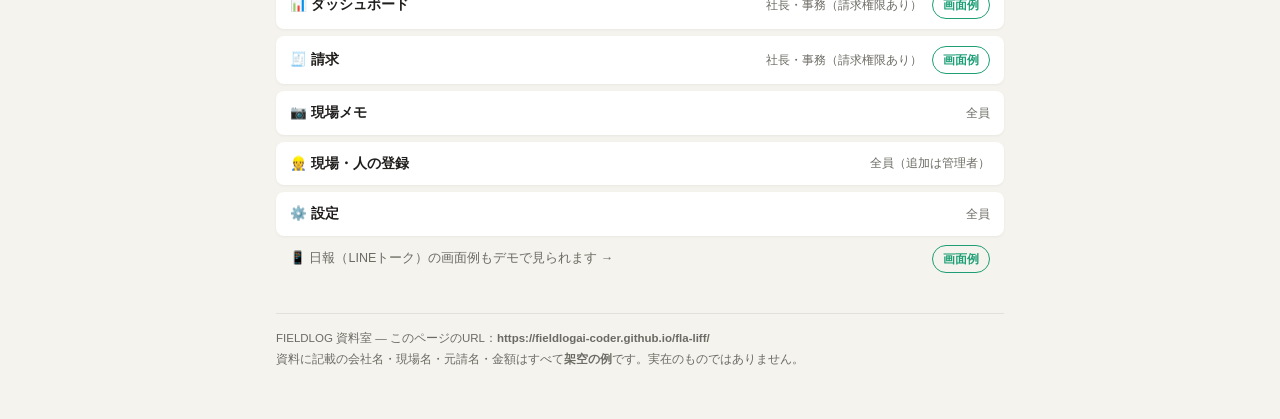
==== commit 20f3ab0b: "feat(資料室): 一番上に「困ったとき・質問」を置く リッチメニューの「？ 使い方」を「？ 質問・使い方」に変えるのに合わせ、 資料室を開いたらすぐ質問の入口（FIELDLOG サポート）が見える" ====
--- a/index.html
+++ b/index.html
@@ -58,6 +58,9 @@
 
 <div class="wrap">
 
+  <h2>困ったとき・質問</h2>
+  <div data-support-slot></div>
+
   <h2>はじめての方へ</h2>
   <div class="links">
     <a class="link" href="./intro.html"><span class="who">検討中の方</span><b>📖 説明資料</b>
@@ -112,6 +115,6 @@
   </footer>
 
 </div>
-<script src="./fla-support.js?v=2026-10-30"></script>
+<script src="./fla-support.js?v=2026-11-01"></script>
 </body>
 </html>
